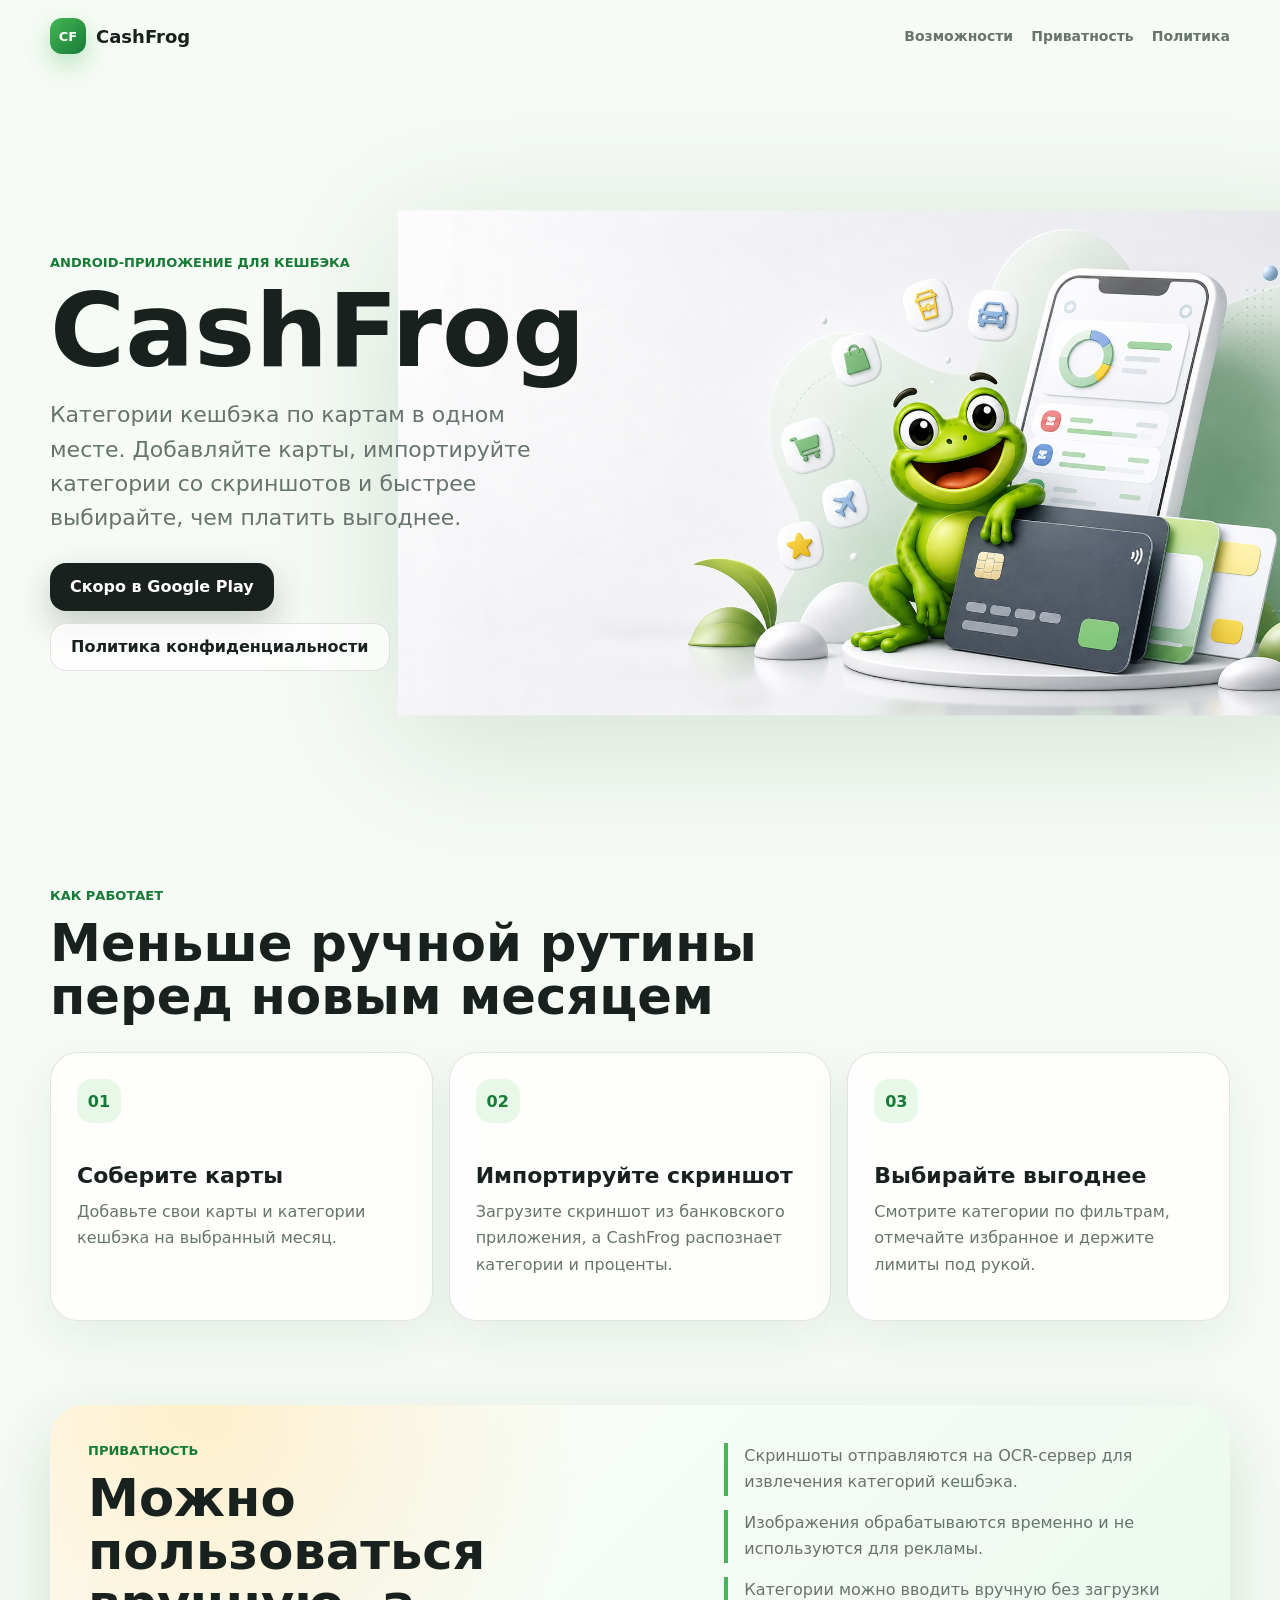
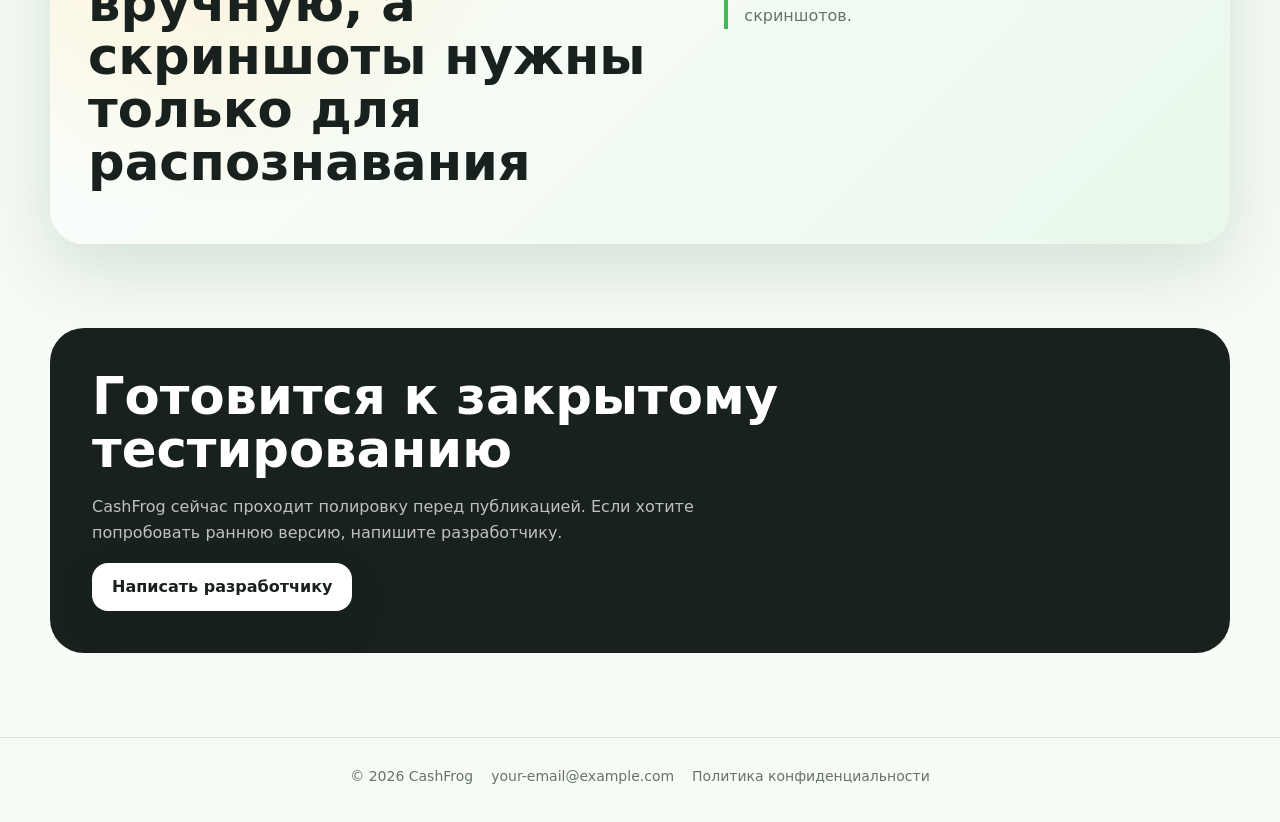
==== index.html @ 07f8e939 "initial commit" ====
<!doctype html>
<html lang="ru">
<head>
  <meta charset="utf-8">
  <meta name="viewport" content="width=device-width, initial-scale=1">
  <meta name="description" content="CashFrog помогает хранить категории кешбэка по картам и выбирать выгодную карту для покупок.">
  <title>CashFrog — категории кешбэка по картам</title>
  <link rel="stylesheet" href="styles.css">
</head>
<body>
  <header class="site-header">
    <a class="brand" href="./" aria-label="CashFrog">
      <span class="brand-mark">CF</span>
      <span>CashFrog</span>
    </a>
    <nav class="nav" aria-label="Навигация">
      <a href="#features">Возможности</a>
      <a href="#privacy">Приватность</a>
      <a href="privacy.html">Политика</a>
    </nav>
  </header>

  <main>
    <section class="hero">
      <div class="hero-copy">
        <p class="eyebrow">Android-приложение для кешбэка</p>
        <h1>CashFrog</h1>
        <p class="lead">Категории кешбэка по картам в одном месте. Добавляйте карты, импортируйте категории со скриншотов и быстрее выбирайте, чем платить выгоднее.</p>
        <div class="actions">
          <a class="button primary" href="#release">Скоро в Google Play</a>
          <a class="button secondary" href="privacy.html">Политика конфиденциальности</a>
        </div>
      </div>
      <div class="hero-art" aria-hidden="true">
        <img src="assets/hero-cashfrog.png" alt="">
      </div>
    </section>

    <section class="section" id="features">
      <div class="section-heading">
        <p class="eyebrow">Как работает</p>
        <h2>Меньше ручной рутины перед новым месяцем</h2>
      </div>
      <div class="feature-grid">
        <article class="feature">
          <span class="feature-icon">01</span>
          <h3>Соберите карты</h3>
          <p>Добавьте свои карты и категории кешбэка на выбранный месяц.</p>
        </article>
        <article class="feature">
          <span class="feature-icon">02</span>
          <h3>Импортируйте скриншот</h3>
          <p>Загрузите скриншот из банковского приложения, а CashFrog распознает категории и проценты.</p>
        </article>
        <article class="feature">
          <span class="feature-icon">03</span>
          <h3>Выбирайте выгоднее</h3>
          <p>Смотрите категории по фильтрам, отмечайте избранное и держите лимиты под рукой.</p>
        </article>
      </div>
    </section>

    <section class="privacy-band" id="privacy">
      <div>
        <p class="eyebrow">Приватность</p>
        <h2>Можно пользоваться вручную, а скриншоты нужны только для распознавания</h2>
      </div>
      <div class="privacy-points">
        <p>Скриншоты отправляются на OCR-сервер для извлечения категорий кешбэка.</p>
        <p>Изображения обрабатываются временно и не используются для рекламы.</p>
        <p>Категории можно вводить вручную без загрузки скриншотов.</p>
      </div>
    </section>

    <section class="release" id="release">
      <h2>Готовится к закрытому тестированию</h2>
      <p>CashFrog сейчас проходит полировку перед публикацией. Если хотите попробовать раннюю версию, напишите разработчику.</p>
      <a class="button primary" href="mailto:your-email@example.com">Написать разработчику</a>
    </section>
  </main>

  <footer class="site-footer">
    <span>© 2026 CashFrog</span>
    <a href="mailto:your-email@example.com">your-email@example.com</a>
    <a href="privacy.html">Политика конфиденциальности</a>
  </footer>
</body>
</html>
---- styles.css ----
:root {
  color-scheme: light;
  --bg: #f6fbf5;
  --surface: #ffffff;
  --ink: #18211d;
  --muted: #66746c;
  --line: rgba(24, 33, 29, 0.12);
  --green: #45b756;
  --green-dark: #177a36;
  --yellow: #ffc94d;
  --blue: #4d8df7;
  --shadow: 0 24px 70px rgba(28, 84, 45, 0.16);
}

* {
  box-sizing: border-box;
}

html {
  scroll-behavior: smooth;
}

body {
  margin: 0;
  min-width: 320px;
  background: var(--bg);
  color: var(--ink);
  font-family: Inter, system-ui, -apple-system, BlinkMacSystemFont, "Segoe UI", sans-serif;
}

a {
  color: inherit;
}

.site-header {
  position: sticky;
  top: 0;
  z-index: 10;
  display: flex;
  align-items: center;
  justify-content: space-between;
  gap: 24px;
  width: min(1180px, calc(100% - 40px));
  margin: 0 auto;
  padding: 18px 0;
  backdrop-filter: blur(18px);
}

.brand {
  display: inline-flex;
  align-items: center;
  gap: 10px;
  color: var(--ink);
  font-size: 18px;
  font-weight: 800;
  text-decoration: none;
}

.brand-mark {
  display: grid;
  place-items: center;
  width: 36px;
  height: 36px;
  border-radius: 12px;
  background: linear-gradient(135deg, var(--green), var(--green-dark));
  color: white;
  font-size: 13px;
  box-shadow: 0 10px 24px rgba(69, 183, 86, 0.35);
}

.nav {
  display: flex;
  align-items: center;
  gap: 18px;
  color: var(--muted);
  font-size: 14px;
  font-weight: 650;
}

.nav a {
  text-decoration: none;
}

.nav a:hover {
  color: var(--ink);
}

.hero {
  display: grid;
  grid-template-columns: minmax(0, 0.82fr) minmax(420px, 1.18fr);
  align-items: center;
  width: min(1180px, calc(100% - 40px));
  min-height: calc(100vh - 84px);
  margin: 0 auto;
  padding: 42px 0 76px;
}

.hero-copy {
  position: relative;
  z-index: 2;
  max-width: 540px;
}

.eyebrow {
  margin: 0 0 14px;
  color: var(--green-dark);
  font-size: 13px;
  font-weight: 850;
  letter-spacing: 0;
  text-transform: uppercase;
}

h1,
h2,
h3,
p {
  margin-top: 0;
}

h1 {
  margin-bottom: 20px;
  font-size: clamp(54px, 8vw, 104px);
  line-height: 0.92;
  letter-spacing: 0;
}

h2 {
  margin-bottom: 18px;
  font-size: clamp(30px, 4vw, 52px);
  line-height: 1.03;
  letter-spacing: 0;
}

h3 {
  margin-bottom: 10px;
  font-size: 22px;
  line-height: 1.15;
}

.lead {
  margin-bottom: 28px;
  color: var(--muted);
  font-size: clamp(18px, 2vw, 22px);
  line-height: 1.55;
}

.actions {
  display: flex;
  flex-wrap: wrap;
  gap: 12px;
}

.button {
  display: inline-flex;
  align-items: center;
  justify-content: center;
  min-height: 48px;
  border-radius: 16px;
  padding: 0 20px;
  font-weight: 800;
  text-decoration: none;
}

.button.primary {
  background: var(--ink);
  color: white;
  box-shadow: 0 14px 34px rgba(24, 33, 29, 0.22);
}

.button.secondary {
  border: 1px solid var(--line);
  background: rgba(255, 255, 255, 0.74);
  color: var(--ink);
}

.hero-art {
  position: relative;
  min-height: 560px;
}

.hero-art img {
  position: absolute;
  right: max(-120px, -9vw);
  top: 50%;
  width: min(980px, 74vw);
  max-width: none;
  transform: translateY(-50%);
  filter: drop-shadow(var(--shadow));
}

.section,
.privacy-band,
.release {
  width: min(1180px, calc(100% - 40px));
  margin: 0 auto 84px;
}

.section-heading {
  max-width: 760px;
  margin-bottom: 30px;
}

.feature-grid {
  display: grid;
  grid-template-columns: repeat(3, minmax(0, 1fr));
  gap: 16px;
}

.feature {
  min-height: 230px;
  border: 1px solid var(--line);
  border-radius: 28px;
  padding: 26px;
  background: rgba(255, 255, 255, 0.82);
  box-shadow: 0 18px 50px rgba(31, 87, 48, 0.08);
}

.feature-icon {
  display: inline-flex;
  align-items: center;
  justify-content: center;
  width: 44px;
  height: 44px;
  margin-bottom: 40px;
  border-radius: 15px;
  background: #e7f8e9;
  color: var(--green-dark);
  font-weight: 900;
}

.feature p,
.privacy-points p,
.release p,
.legal-card p,
.muted {
  color: var(--muted);
  line-height: 1.65;
}

.privacy-band {
  display: grid;
  grid-template-columns: minmax(0, 0.95fr) minmax(320px, 0.75fr);
  gap: 44px;
  align-items: start;
  border-radius: 34px;
  padding: 38px;
  background:
    radial-gradient(circle at 12% 0%, rgba(255, 201, 77, 0.28), transparent 36%),
    linear-gradient(135deg, #ffffff, #e9f8eb);
  box-shadow: var(--shadow);
}

.privacy-points {
  display: grid;
  gap: 14px;
}

.privacy-points p {
  margin: 0;
  border-left: 4px solid var(--green);
  padding-left: 16px;
}

.release {
  border-radius: 34px;
  padding: 42px;
  background: var(--ink);
  color: white;
}

.release p {
  max-width: 680px;
  color: rgba(255, 255, 255, 0.72);
}

.release .button.primary {
  background: white;
  color: var(--ink);
}

.site-footer {
  display: flex;
  flex-wrap: wrap;
  justify-content: center;
  gap: 18px;
  border-top: 1px solid var(--line);
  padding: 30px 20px 38px;
  color: var(--muted);
  font-size: 14px;
}

.site-footer a {
  text-decoration: none;
}

.legal-page {
  width: min(900px, calc(100% - 40px));
  margin: 46px auto 90px;
}

.legal-card {
  border: 1px solid var(--line);
  border-radius: 34px;
  padding: clamp(26px, 5vw, 54px);
  background: white;
  box-shadow: var(--shadow);
}

.legal-card h1 {
  font-size: clamp(38px, 6vw, 64px);
}

.legal-card h2 {
  margin-top: 34px;
  font-size: 24px;
}

.legal-card a {
  color: var(--green-dark);
  font-weight: 800;
}

@media (max-width: 920px) {
  .site-header {
    width: min(100% - 28px, 720px);
  }

  .nav {
    gap: 12px;
    font-size: 13px;
  }

  .hero {
    grid-template-columns: 1fr;
    width: min(100% - 28px, 720px);
    min-height: auto;
    padding: 34px 0 56px;
  }

  .hero-copy {
    max-width: 680px;
  }

  .hero-art {
    min-height: 360px;
    margin-top: 20px;
    overflow: hidden;
    border-radius: 28px;
  }

  .hero-art img {
    right: 50%;
    width: 760px;
    transform: translate(50%, -50%);
  }

  .feature-grid,
  .privacy-band {
    grid-template-columns: 1fr;
  }

  .section,
  .privacy-band,
  .release {
    width: min(100% - 28px, 720px);
    margin-bottom: 52px;
  }
}

@media (max-width: 560px) {
  .site-header {
    align-items: flex-start;
    flex-direction: column;
    gap: 14px;
  }

  .nav {
    flex-wrap: wrap;
  }

  .button {
    width: 100%;
  }

  .hero-art {
    min-height: 300px;
  }

  .hero-art img {
    width: 620px;
  }

  .feature,
  .privacy-band,
  .release,
  .legal-card {
    border-radius: 24px;
    padding: 24px;
  }
}
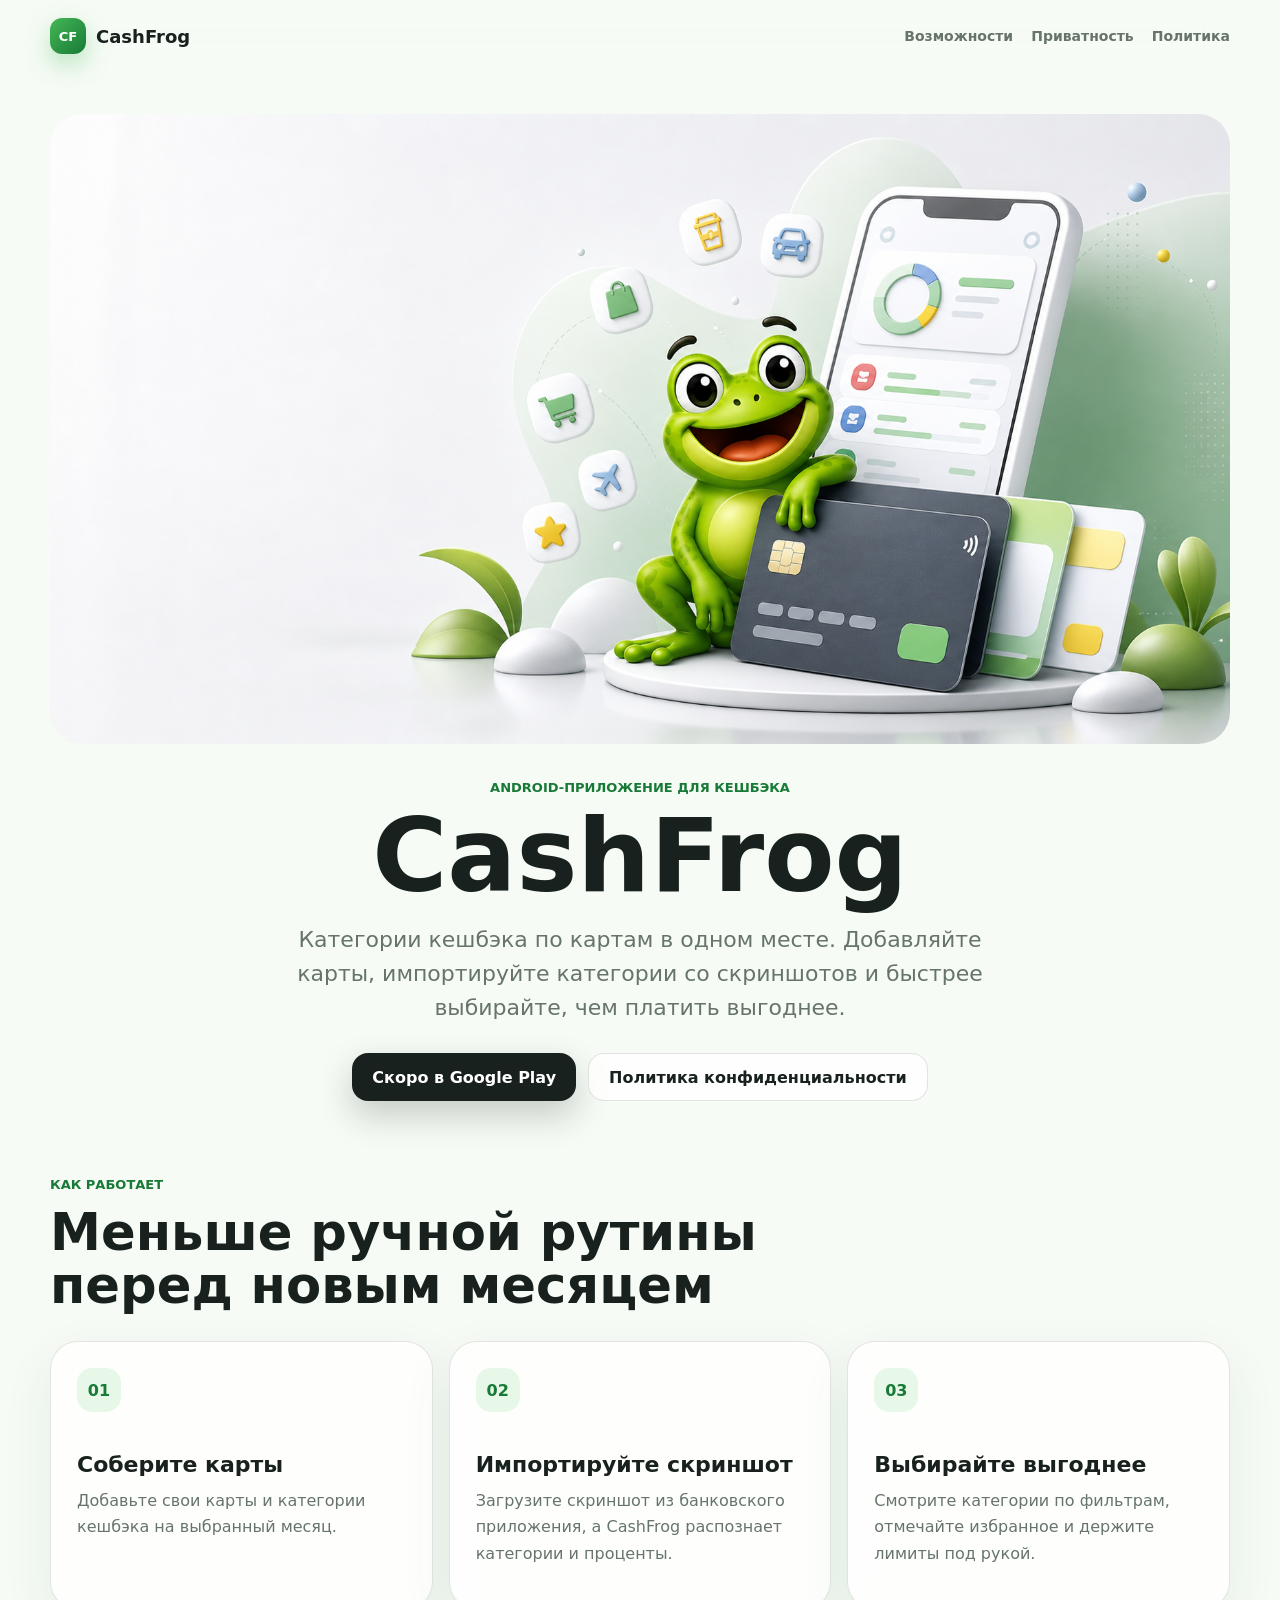
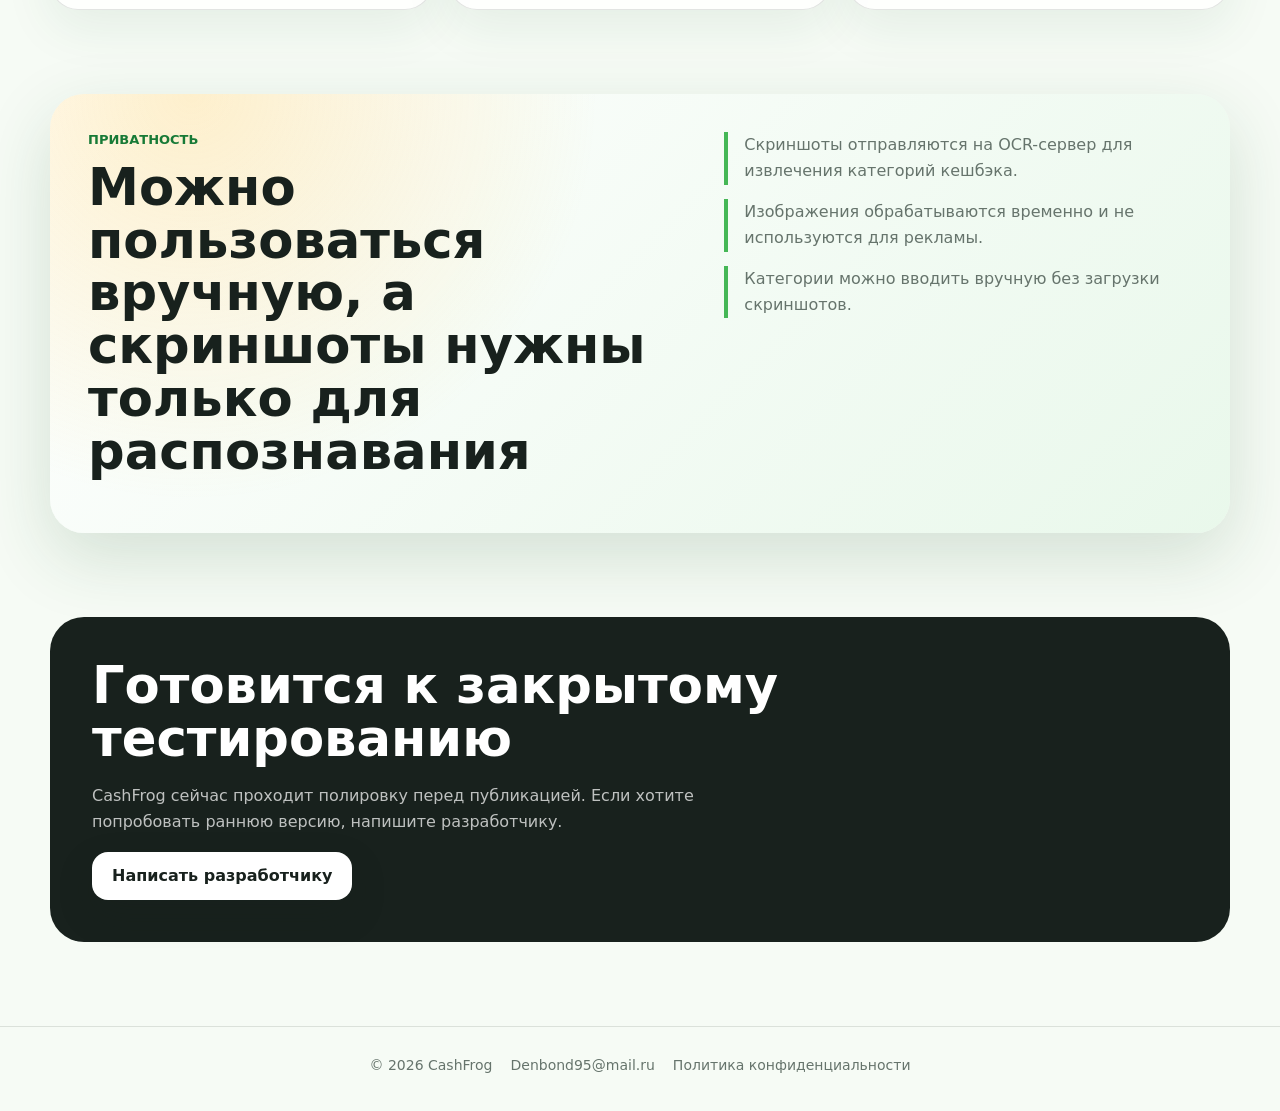
==== commit 9b0421bd: "правки почты и ширины картинки" ====
--- a/index.html
+++ b/index.html
@@ -75,13 +75,13 @@
     <section class="release" id="release">
       <h2>Готовится к закрытому тестированию</h2>
       <p>CashFrog сейчас проходит полировку перед публикацией. Если хотите попробовать раннюю версию, напишите разработчику.</p>
-      <a class="button primary" href="mailto:your-email@example.com">Написать разработчику</a>
+      <a class="button primary" href="mailto:Denbond95@mail.ru">Написать разработчику</a>
     </section>
   </main>
 
   <footer class="site-footer">
     <span>© 2026 CashFrog</span>
-    <a href="mailto:your-email@example.com">your-email@example.com</a>
+    <a href="mailto:Denbond95@mail.ru">Denbond95@mail.ru</a>
     <a href="privacy.html">Политика конфиденциальности</a>
   </footer>
 </body>
--- a/styles.css
+++ b/styles.css
@@ -342,16 +342,19 @@
   }
 
   .hero-art {
-    min-height: 360px;
+    min-height: auto;
     margin-top: 20px;
     overflow: hidden;
     border-radius: 28px;
   }
 
   .hero-art img {
-    right: 50%;
-    width: 760px;
-    transform: translate(50%, -50%);
+    position: static;
+    display: block;
+    width: 100%;
+    max-width: 100%;
+    height: auto;
+    transform: none;
   }
 
   .feature-grid,
@@ -380,14 +383,6 @@
 
   .button {
     width: 100%;
-  }
-
-  .hero-art {
-    min-height: 300px;
-  }
-
-  .hero-art img {
-    width: 620px;
   }
 
   .feature,
@@ -398,3 +393,45 @@
     padding: 24px;
   }
 }
+
+@media (min-width: 921px) {
+  .hero {
+    display: flex;
+    flex-direction: column;
+    align-items: center;
+    gap: 36px;
+
+    width: min(1180px, calc(100% - 40px));
+    min-height: auto;
+    margin: 0 auto;
+    padding: 42px 0 76px;
+  }
+
+  .hero-art {
+    order: 1;
+    width: 100%;
+    min-height: 0;
+    overflow: hidden;
+    border-radius: 32px;
+  }
+
+  .hero-art img {
+    position: static;
+    display: block;
+    width: 100%;
+    max-width: 100%;
+    height: auto;
+    transform: none;
+    filter: drop-shadow(var(--shadow));
+  }
+
+  .hero-copy {
+    order: 2;
+    max-width: 760px;
+    text-align: center;
+  }
+
+  .actions {
+    justify-content: center;
+  }
+}
